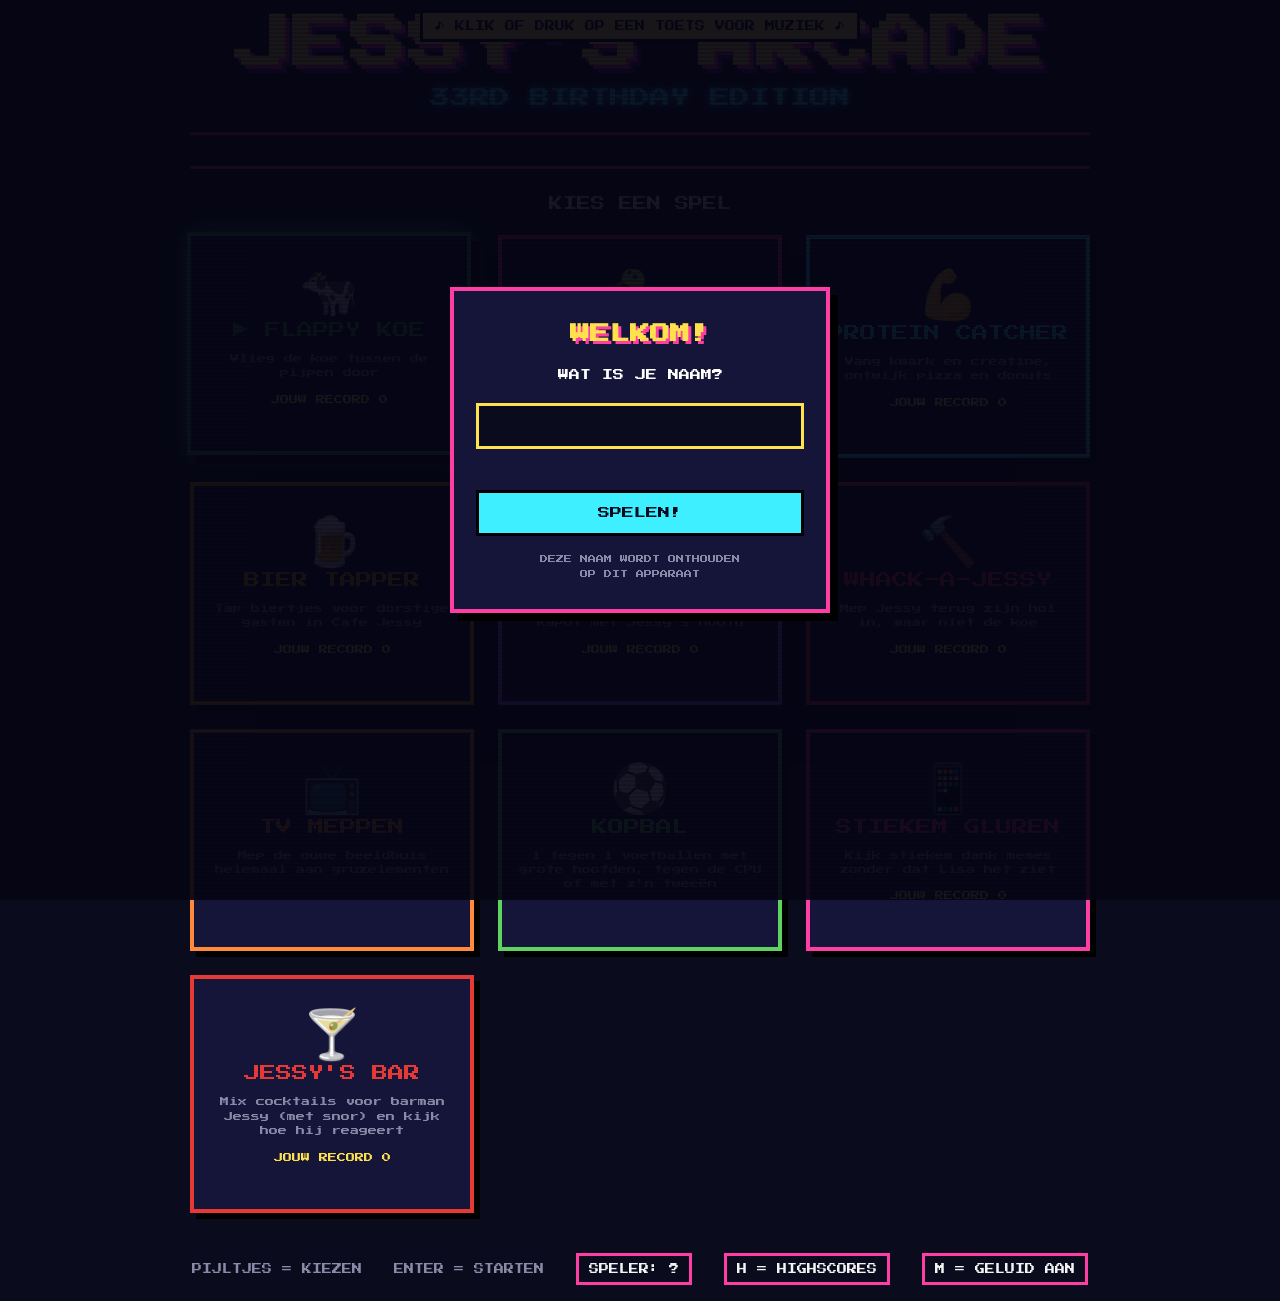
==== index.html @ 5d5272da "Add Jessy's Bar: cocktail mixing game with barman Jessy and reactions Co-Authored-By: Claude Opus 5." ====
<!doctype html>
<html lang="nl">
<head>
  <meta charset="utf-8">
  <meta name="viewport" content="width=device-width, initial-scale=1">
  <link rel="icon" href="data:image/svg+xml,<svg xmlns=%22http://www.w3.org/2000/svg%22 viewBox=%220 0 100 100%22><text y=%22.9em%22 font-size=%2290%22>🐄</text></svg>">
  <title>Jessy's Arcade</title>
  <link rel="preconnect" href="https://fonts.googleapis.com">
  <link href="https://fonts.googleapis.com/css2?family=Press+Start+2P&display=swap" rel="stylesheet">
  <link rel="stylesheet" href="css/style.css?v=202610291956">
</head>
<body>
  <div class="sterren"></div>
  <main class="kast">
    <header>
      <h1 id="titel">JESSY'S ARCADE</h1>
      <p id="ondertitel" class="ondertitel"></p>
    </header>

    <div class="lichtkrant" aria-live="off"><span id="lichtkrant"></span></div>

    <p class="knipper">KIES EEN SPEL</p>

    <section id="spellen" class="spellen" aria-label="Spellen"></section>

    <footer class="hulp">
      <span>PIJLTJES = KIEZEN</span>
      <span>ENTER = STARTEN</span>
      <button id="speler" class="geluid-knop"></button>
      <a class="geluid-knop" href="highscores.html">H = HIGHSCORES</a>
      <button id="geluid" class="geluid-knop"></button>
    </footer>
  </main>
  <div class="scanlines"></div>

  <script src="js/config.js?v=202610291956"></script>
  <script src="js/arcade.js?v=202610291956"></script>
  <script src="js/menu.js?v=202610291956"></script>
</body>
</html>
---- css/style.css ----
:root {
  --achtergrond: #0b0b1e;
  --neon-roze: #ff3ea5;
  --neon-blauw: #3ef0ff;
  --geel: #ffe14d;
  --tekst: #f4f4f4;
  --gedimd: #8a8aa8;
  --font: "Press Start 2P", "Courier New", monospace;
}

* { box-sizing: border-box; }

html, body {
  margin: 0;
  background: var(--achtergrond);
  color: var(--tekst);
  font-family: var(--font);
  overflow-x: hidden;
}

body {
  display: flex;
  align-items: center;
  justify-content: center;
  min-height: 100vh;
  padding: 16px;
}

/* Bewegende sterren op de achtergrond */
.sterren {
  position: fixed;
  inset: 0;
  background-image:
    radial-gradient(2px 2px at 20px 30px, #fff, transparent),
    radial-gradient(2px 2px at 140px 80px, #ccc, transparent),
    radial-gradient(1px 1px at 90px 160px, #fff, transparent),
    radial-gradient(2px 2px at 200px 220px, #aaf, transparent),
    radial-gradient(1px 1px at 260px 40px, #fff, transparent);
  background-size: 300px 260px;
  animation: vlieg 30s linear infinite;
  opacity: 0.6;
  z-index: -1;
}

@keyframes vlieg {
  from { background-position: 0 0; }
  to { background-position: 0 1040px; }
}

/* Oude-tv-strepen over alles heen */
.scanlines {
  pointer-events: none;
  position: fixed;
  inset: 0;
  background: repeating-linear-gradient(to bottom, rgba(0, 0, 0, 0.18) 0 2px, transparent 2px 4px);
}

.kast {
  width: 100%;
  max-width: 900px;
  text-align: center;
}

h1 {
  font-size: clamp(24px, 6vw, 56px);
  margin: 0 0 16px;
  color: var(--geel);
  text-shadow: 4px 4px 0 var(--neon-roze), 8px 8px 0 #5a1a8a;
  letter-spacing: 2px;
}

.ondertitel {
  color: var(--neon-blauw);
  font-size: clamp(12px, 2.5vw, 20px);
  text-shadow: 0 0 10px var(--neon-blauw);
  margin: 0 0 40px;
}

/* Lichtkrant met scores en nieuws */
.lichtkrant {
  overflow: hidden;
  white-space: nowrap;
  border-top: 3px solid var(--neon-roze);
  border-bottom: 3px solid var(--neon-roze);
  background: #120a1e;
  padding: 10px 0;
  margin: -16px 0 28px;
  font-size: 11px;
  color: var(--geel);
}

.lichtkrant span {
  display: inline-block;
  padding-left: 100%;
  animation: lichtkrant var(--duur, 30s) linear infinite;
}

@keyframes lichtkrant {
  to { transform: translateX(-100%); }
}

.knipper {
  font-size: 14px;
  animation: knipper 1s steps(2, start) infinite;
  margin-bottom: 24px;
}

@keyframes knipper {
  to { visibility: hidden; }
}

.spellen {
  display: grid;
  grid-template-columns: repeat(auto-fit, minmax(220px, 1fr));
  gap: 24px;
}

.spel {
  font-family: var(--font);
  color: var(--tekst);
  background: #15153a;
  border: 4px solid var(--kleur, #555);
  padding: 24px 16px;
  cursor: pointer;
  box-shadow: 6px 6px 0 #000;
  transition: transform 0.1s;
  display: flex;
  flex-direction: column;
  align-items: center;
  gap: 14px;
}

.spel .icoon { font-size: 48px; line-height: 1; }
.spel .naam { font-size: 16px; color: var(--kleur); }
.spel .info { font-size: 9px; color: var(--gedimd); line-height: 1.6; }
.spel .record { font-size: 9px; color: var(--geel); }
.spel .wereld { font-size: 9px; color: var(--neon-blauw); min-height: 9px; }

.spel.gekozen,
.spel:hover:not(:disabled) {
  transform: translate(-3px, -3px);
  box-shadow: 9px 9px 0 #000, 0 0 24px var(--kleur);
  outline: none;
}

.spel.gekozen .naam::before { content: "▶ "; }

.spel:disabled {
  cursor: not-allowed;
  opacity: 0.5;
}

/* Highscore-overzicht */
.borden {
  display: grid;
  grid-template-columns: repeat(auto-fit, minmax(260px, 1fr));
  gap: 24px;
  text-align: left;
}

.bord {
  background: #15153a;
  border: 4px solid var(--kleur, #555);
  box-shadow: 6px 6px 0 #000;
  padding: 18px 16px;
}

.bord h2 {
  font-size: 13px;
  color: var(--kleur);
  margin: 0 0 16px;
  text-align: center;
}

.lijst {
  list-style: none;
  margin: 0;
  padding: 0;
  font-size: 10px;
  line-height: 2.2;
}

.lijst li { display: flex; gap: 8px; }
.lijst li:first-child { color: var(--geel); }
.lijst .plek { width: 3.5em; color: var(--gedimd); }
.lijst li:first-child .plek { color: var(--geel); }
.lijst .naam { flex: 1; overflow: hidden; text-overflow: ellipsis; white-space: nowrap; }
.lijst .leeg { color: var(--gedimd); justify-content: center; }

.bord .eigen {
  margin: 14px 0 0;
  font-size: 8px;
  color: var(--neon-blauw);
  text-align: center;
}

a.geluid-knop { text-decoration: none; display: inline-block; }

.geluid-knop {
  font: 10px var(--font);
  color: var(--tekst);
  background: transparent;
  border: 3px solid var(--neon-roze);
  padding: 8px 10px;
  cursor: pointer;
}

.geluid-knop:hover { background: var(--neon-roze); }

.hulp {
  align-items: center;
  margin-top: 40px;
  display: flex;
  justify-content: center;
  gap: 32px;
  font-size: 10px;
  color: var(--gedimd);
  flex-wrap: wrap;
}
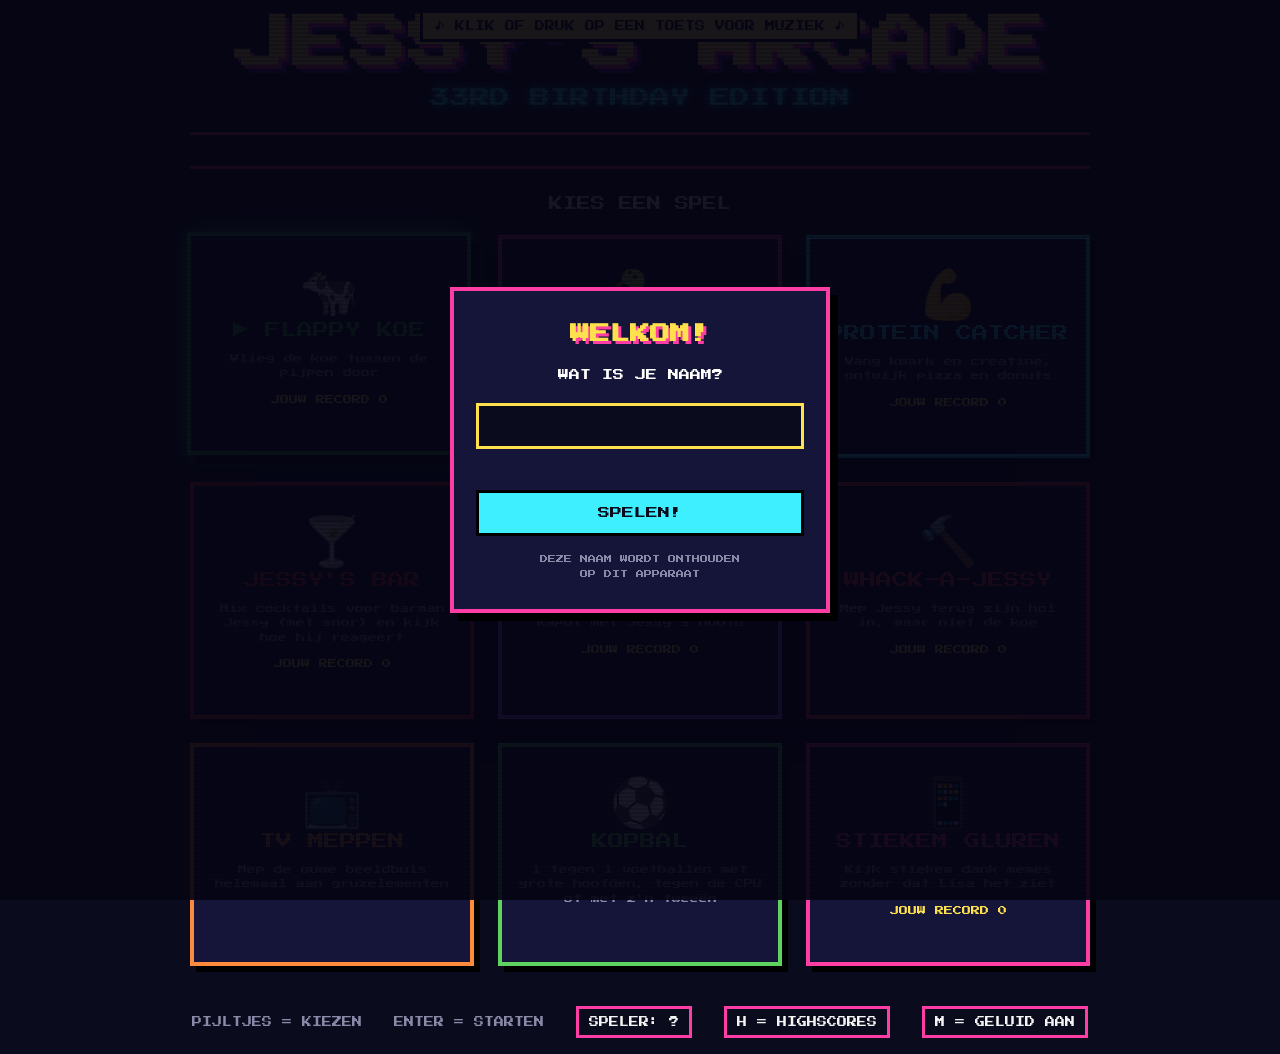
==== commit a0b3238a: "Replace Bier Tapper with Jessy's Bar Co-Authored-By: Claude Opus 5.5 <noreply@anthropic.com>" ====
--- a/index.html
+++ b/index.html
@@ -7,7 +7,7 @@
   <title>Jessy's Arcade</title>
   <link rel="preconnect" href="https://fonts.googleapis.com">
   <link href="https://fonts.googleapis.com/css2?family=Press+Start+2P&display=swap" rel="stylesheet">
-  <link rel="stylesheet" href="css/style.css?v=202610291956">
+  <link rel="stylesheet" href="css/style.css?v=202610291959">
 </head>
 <body>
   <div class="sterren"></div>
@@ -33,8 +33,8 @@
   </main>
   <div class="scanlines"></div>
 
-  <script src="js/config.js?v=202610291956"></script>
-  <script src="js/arcade.js?v=202610291956"></script>
-  <script src="js/menu.js?v=202610291956"></script>
+  <script src="js/config.js?v=202610291959"></script>
+  <script src="js/arcade.js?v=202610291959"></script>
+  <script src="js/menu.js?v=202610291959"></script>
 </body>
 </html>
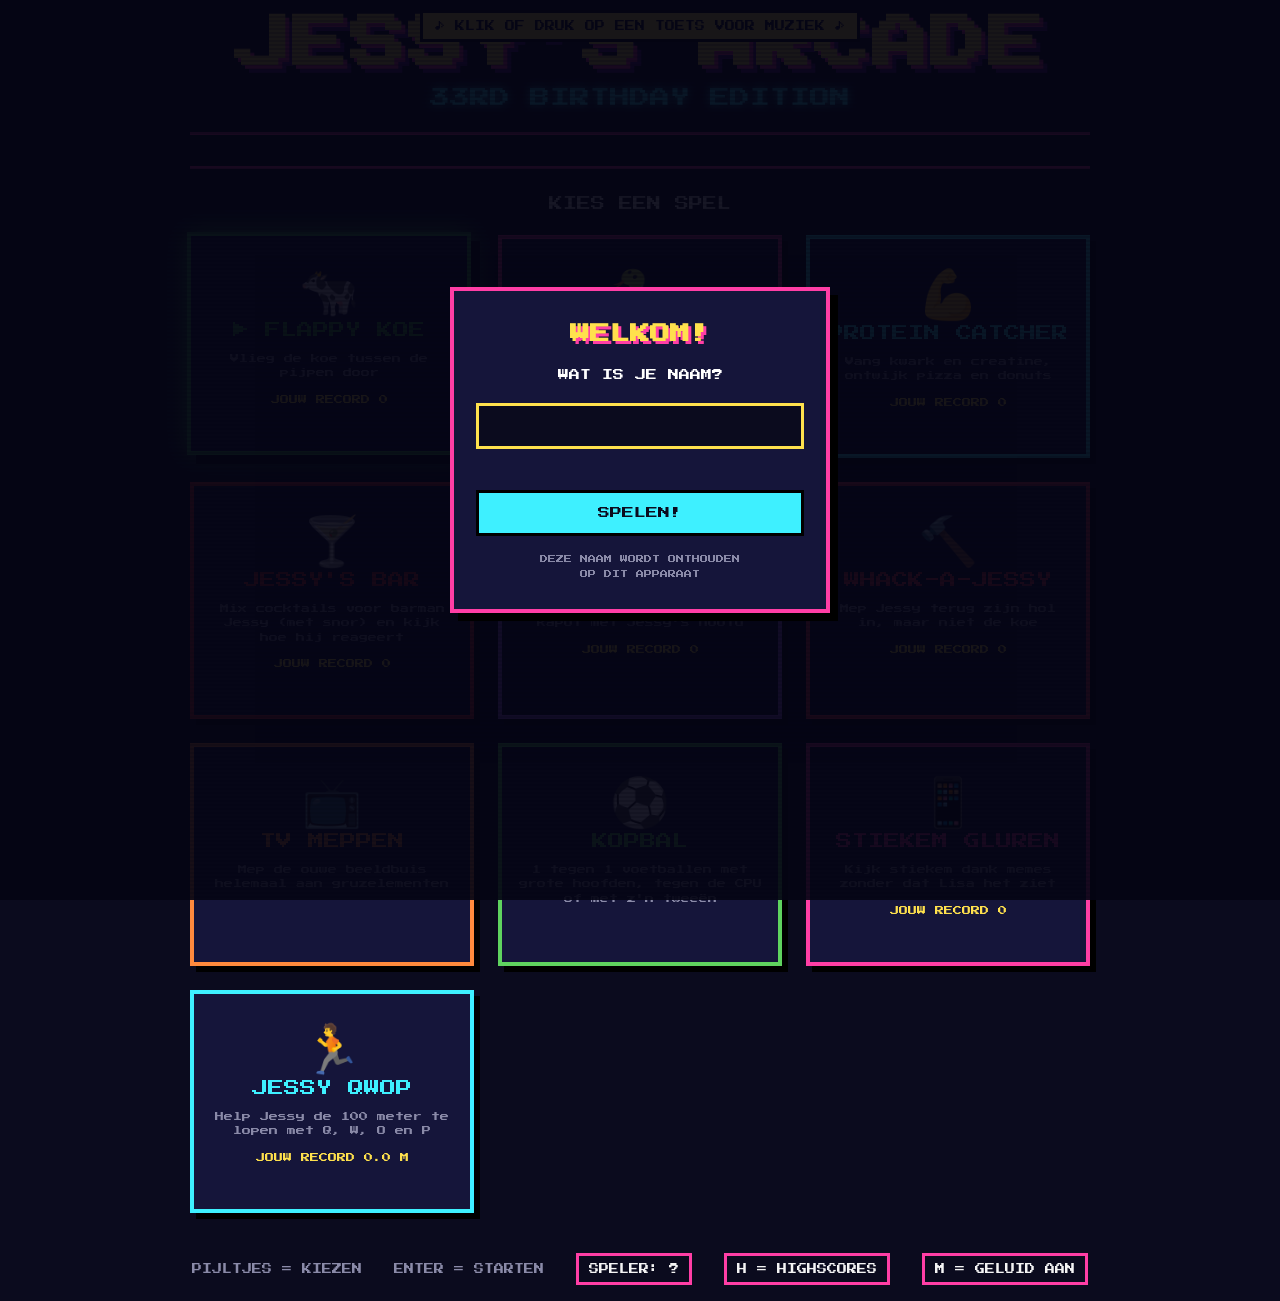
==== commit 0812a0a3: "Add Jessy QWOP with Box2D physics; time-based 100m highscore display Co-Authored-By: Claude Opus 5.5" ====
--- a/index.html
+++ b/index.html
@@ -7,7 +7,7 @@
   <title>Jessy's Arcade</title>
   <link rel="preconnect" href="https://fonts.googleapis.com">
   <link href="https://fonts.googleapis.com/css2?family=Press+Start+2P&display=swap" rel="stylesheet">
-  <link rel="stylesheet" href="css/style.css?v=202610291959">
+  <link rel="stylesheet" href="css/style.css?v=202610292027">
 </head>
 <body>
   <div class="sterren"></div>
@@ -33,8 +33,8 @@
   </main>
   <div class="scanlines"></div>
 
-  <script src="js/config.js?v=202610291959"></script>
-  <script src="js/arcade.js?v=202610291959"></script>
-  <script src="js/menu.js?v=202610291959"></script>
+  <script src="js/config.js?v=202610292027"></script>
+  <script src="js/arcade.js?v=202610292027"></script>
+  <script src="js/menu.js?v=202610292027"></script>
 </body>
 </html>
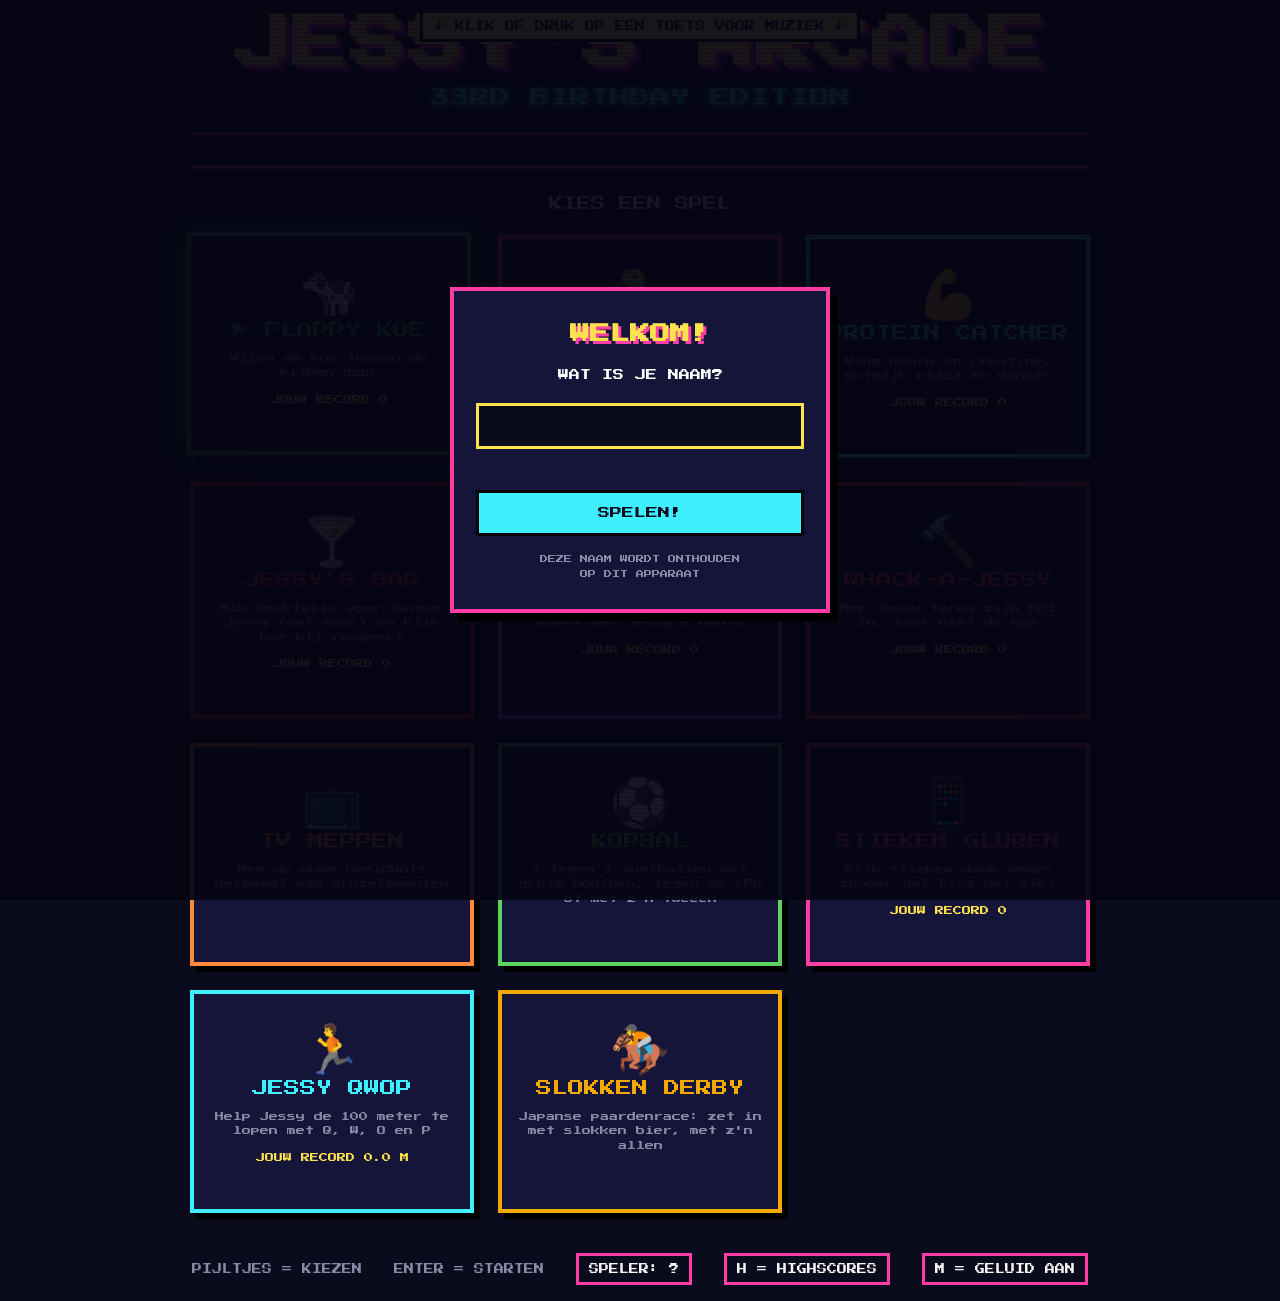
==== commit f8bc3ae4: "Add Slokken Derby: Japanese-style horse race party game with sip bets Co-Authored-By: Claude Opus 5." ====
--- a/index.html
+++ b/index.html
@@ -7,7 +7,7 @@
   <title>Jessy's Arcade</title>
   <link rel="preconnect" href="https://fonts.googleapis.com">
   <link href="https://fonts.googleapis.com/css2?family=Press+Start+2P&display=swap" rel="stylesheet">
-  <link rel="stylesheet" href="css/style.css?v=202610292027">
+  <link rel="stylesheet" href="css/style.css?v=202610311658">
 </head>
 <body>
   <div class="sterren"></div>
@@ -33,8 +33,8 @@
   </main>
   <div class="scanlines"></div>
 
-  <script src="js/config.js?v=202610292027"></script>
-  <script src="js/arcade.js?v=202610292027"></script>
-  <script src="js/menu.js?v=202610292027"></script>
+  <script src="js/config.js?v=202610311658"></script>
+  <script src="js/arcade.js?v=202610311658"></script>
+  <script src="js/menu.js?v=202610311658"></script>
 </body>
 </html>
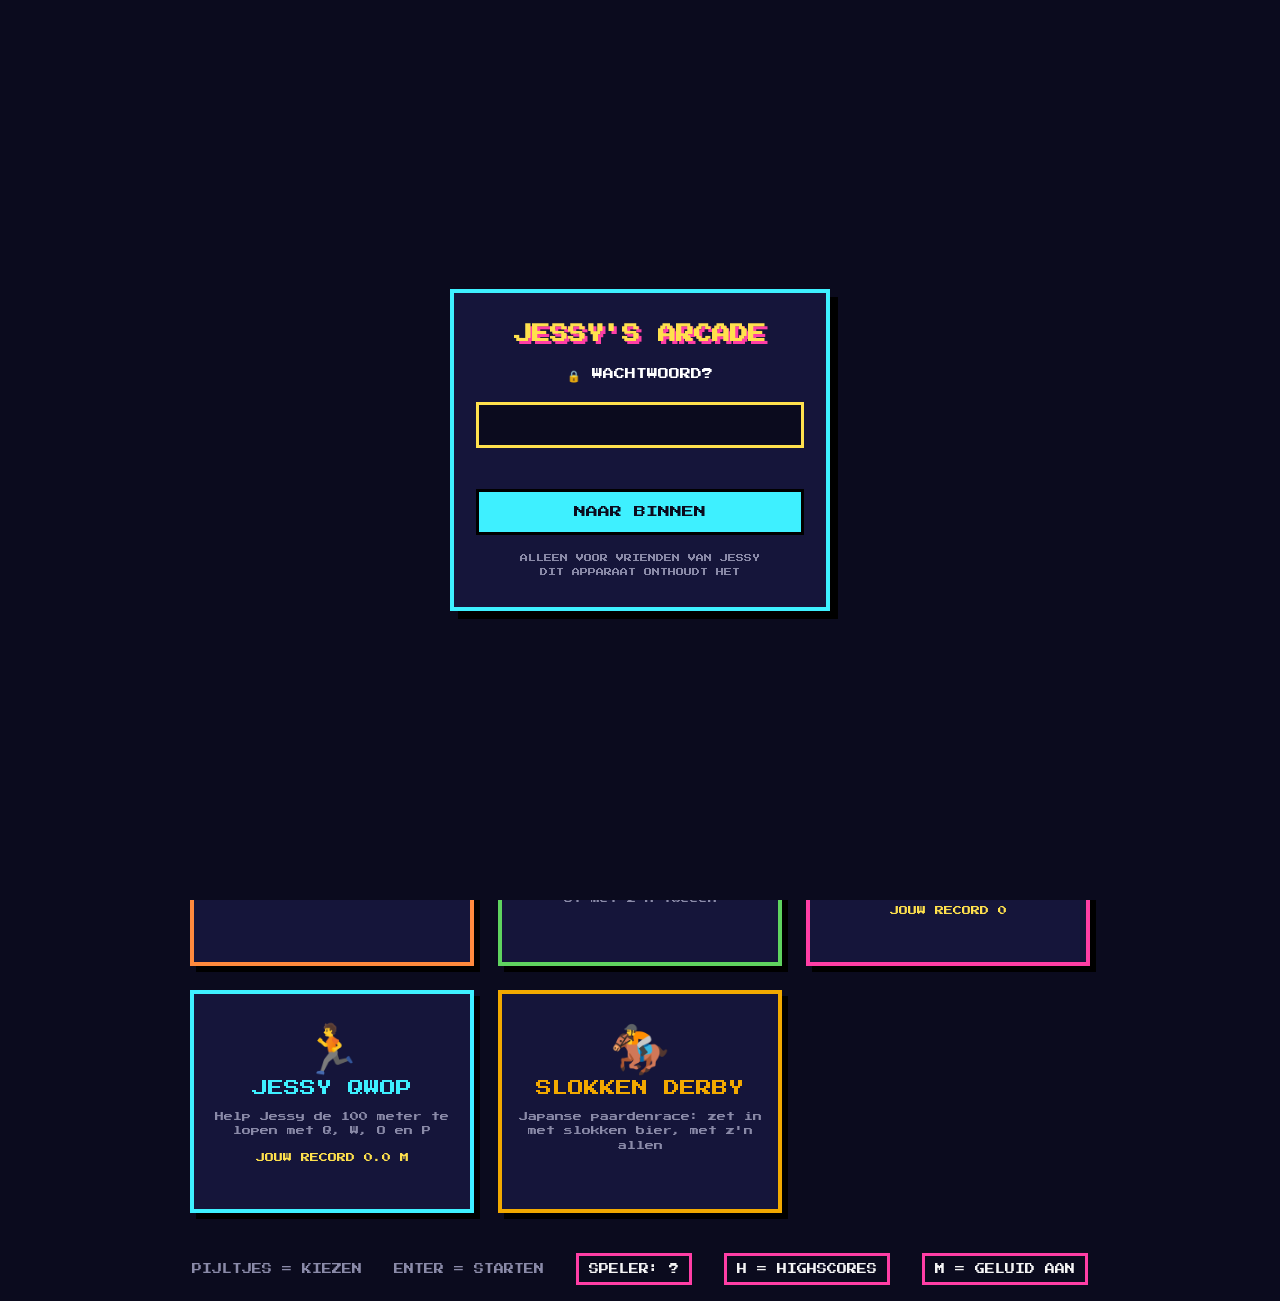
==== commit 0c1aa3a2: "Add simple password gate (hash only) on all arcade pages Co-Authored-By: Claude Opus 5.5 <noreply@an" ====
--- a/index.html
+++ b/index.html
@@ -7,7 +7,7 @@
   <title>Jessy's Arcade</title>
   <link rel="preconnect" href="https://fonts.googleapis.com">
   <link href="https://fonts.googleapis.com/css2?family=Press+Start+2P&display=swap" rel="stylesheet">
-  <link rel="stylesheet" href="css/style.css?v=202610311658">
+  <link rel="stylesheet" href="css/style.css?v=202611032138">
 </head>
 <body>
   <div class="sterren"></div>
@@ -33,8 +33,8 @@
   </main>
   <div class="scanlines"></div>
 
-  <script src="js/config.js?v=202610311658"></script>
-  <script src="js/arcade.js?v=202610311658"></script>
-  <script src="js/menu.js?v=202610311658"></script>
+  <script src="js/config.js?v=202611032138"></script>
+  <script src="js/arcade.js?v=202611032138"></script>
+  <script src="js/menu.js?v=202611032138"></script>
 </body>
 </html>
